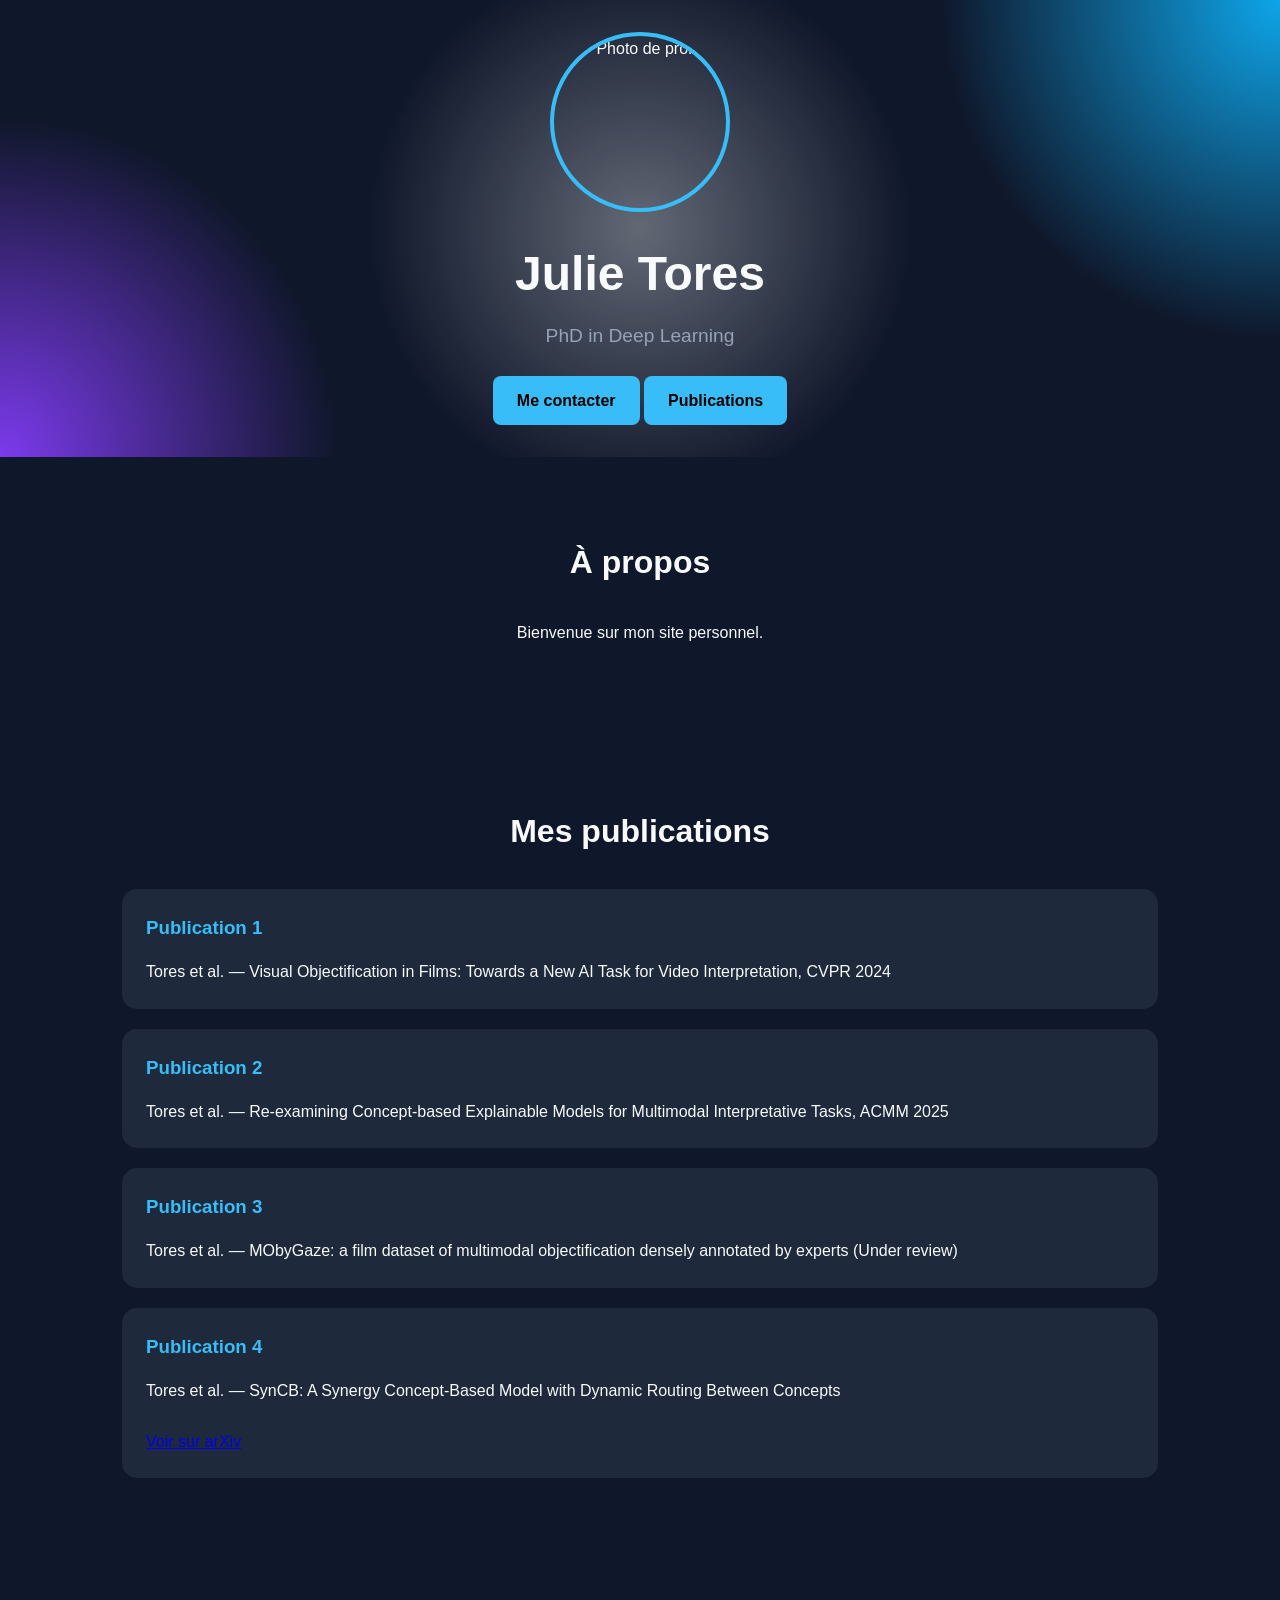
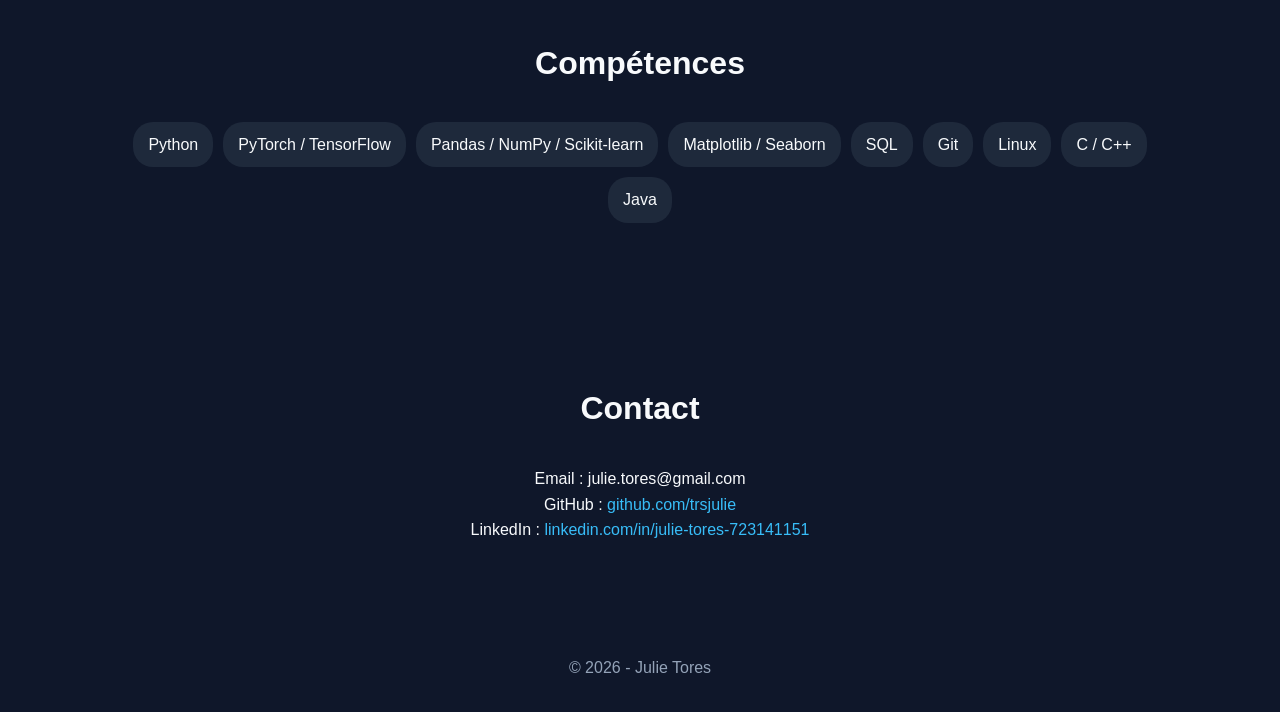
==== index.html @ 91629b07 "Update index.html links" ====
<!DOCTYPE html>
<html lang="fr">
<head>
<meta charset="UTF-8">
<meta name="viewport" content="width=device-width, initial-scale=1.0">
<title>Mon Portfolio - Julie Tores</title>

<style>
:root{
    --bg:#0f172a;
    --card:#1e293b;
    --accent:#38bdf8;
    --text:#f8fafc;
    --muted:#94a3b8;
}

*{
    margin:0;
    padding:0;
    box-sizing:border-box;
}

body{
    font-family: "Segoe UI", sans-serif;
    background:var(--bg);
    color:var(--text);
    line-height:1.6;
}

header{
    min-height:30vh;
    display:flex;
    flex-direction:column;
    justify-content:center;
    align-items:center;
    text-align:center;
    padding:2rem;
    background:
        radial-gradient(circle at center, rgba(255,255,255,0.35), transparent 40%),
        radial-gradient(circle at top right,#0ea5e9 0%,transparent 25%),
        radial-gradient(circle at bottom left,#7c3aed 0%,transparent 25%);
}

.profile-pic{
    width:180px;
    height:180px;
    border-radius:50%;
    object-fit:cover;
    border:4px solid var(--accent);
    margin-bottom:1.5rem;
}

h1{
    font-size:3rem;
    margin-bottom:0.5rem;
}

.subtitle{
    color:var(--muted);
    font-size:1.2rem;
    margin-bottom:1.5rem;
}

.btn{
    display:inline-block;
    padding:12px 24px;
    background:var(--accent);
    color:#000;
    text-decoration:none;
    border-radius:8px;
    font-weight:bold;
    transition:0.3s;
}

.btn:hover{
    transform:translateY(-3px);
}

section{
    max-width:1100px;
    margin:auto;
    padding:5rem 2rem;
}

.section-title{
    font-size:2rem;
    margin-bottom:2rem;
    text-align:center;
}

.about{
    text-align:center;
    max-width:700px;
    margin:auto;
}

.cards{
    display:grid;
    grid-template-columns:1fr;
    gap:20px;
}

.card{
    background:var(--card);
    padding:1.5rem;
    border-radius:15px;
    transition:0.3s;
}

.card:hover{
    transform:translateY(-5px);
}

.card h3{
    margin-bottom:1rem;
    color:var(--accent);
}

.skills{
    display:flex;
    flex-wrap:wrap;
    justify-content:center;
    gap:10px;
}

.skill{
    background:var(--card);
    padding:10px 15px;
    border-radius:20px;
}

.contact{
    text-align:center;
}

.contact a{
    color:var(--accent);
    text-decoration:none;
}

.contact a:hover{
    text-decoration:underline;
}

footer{
    text-align:center;
    padding:2rem;
    color:var(--muted);
}
</style>
</head>

<body>

<header>
    <img src="https://via.placeholder.com/300" alt="Photo de profil" class="profile-pic">

    <h1>Julie Tores</h1>

    <p class="subtitle">
       PhD in Deep Learning
    </p>
<div class="nav-links">
    <a href="#contact" class="btn">Me contacter</a>
    <a href="#projects" class="btn">Publications</a>
    </div>
</header>

<section id="about">
    <h2 class="section-title">À propos</h2>
    <div class="about">
        <p>
            Bienvenue sur mon site personnel.
        </p>
    </div>
</section>

<section id="projects">
    <h2 class="section-title">Mes publications</h2>

    <div class="cards">

        <div class="card">
            <h3>Publication 1</h3>
            <p>
               Tores et al. — Visual Objectification in Films: Towards a New AI Task for Video Interpretation, CVPR 2024
            </p>
        </div>

        <div class="card">
            <h3>Publication 2</h3>
            <p>
                Tores et al. — Re-examining Concept-based Explainable Models for Multimodal Interpretative Tasks, ACMM 2025
            </p>
        </div>

        <div class="card">
            <h3>Publication 3</h3>
            <p>
                Tores et al. — MObyGaze: a film dataset of multimodal objectification densely annotated by experts (Under review)
            </p>
        </div>

        <div class="card">
            <h3>Publication 4</h3>
            <p>
                Tores et al. — SynCB: A Synergy Concept-Based Model with Dynamic Routing Between Concepts  
                <br><br>
                <a href="https://arxiv.org/abs/2605.20908" target="_blank">
                    Voir sur arXiv
                </a>
            </p>
        </div>

    </div>
</section>

<section id="skills">
    <h2 class="section-title">Compétences</h2>

    <div class="skills">
        <span class="skill">Python</span>
        <span class="skill">PyTorch / TensorFlow</span>
        <span class="skill">Pandas / NumPy / Scikit-learn</span>
        <span class="skill">Matplotlib / Seaborn</span>
        <span class="skill">SQL</span>
        <span class="skill">Git</span>
        <span class="skill">Linux</span>
        <span class="skill">C / C++</span>
        <span class="skill">Java</span>
    </div>
</section>

<section id="contact">
    <h2 class="section-title">Contact</h2>

    <div class="contact">
        <p>Email : julie.tores@gmail.com</p>

        <p>
            GitHub :
            <a href="https://github.com/trsjulie" target="_blank">
                github.com/trsjulie
            </a>
        </p>

        <p>
            LinkedIn :
            <a href="https://www.linkedin.com/in/julie-tores-723141151/" target="_blank">
                linkedin.com/in/julie-tores-723141151
            </a>
        </p>
    </div>
</section>

<footer>
    © 2026 - Julie Tores
</footer>

</body>
</html>
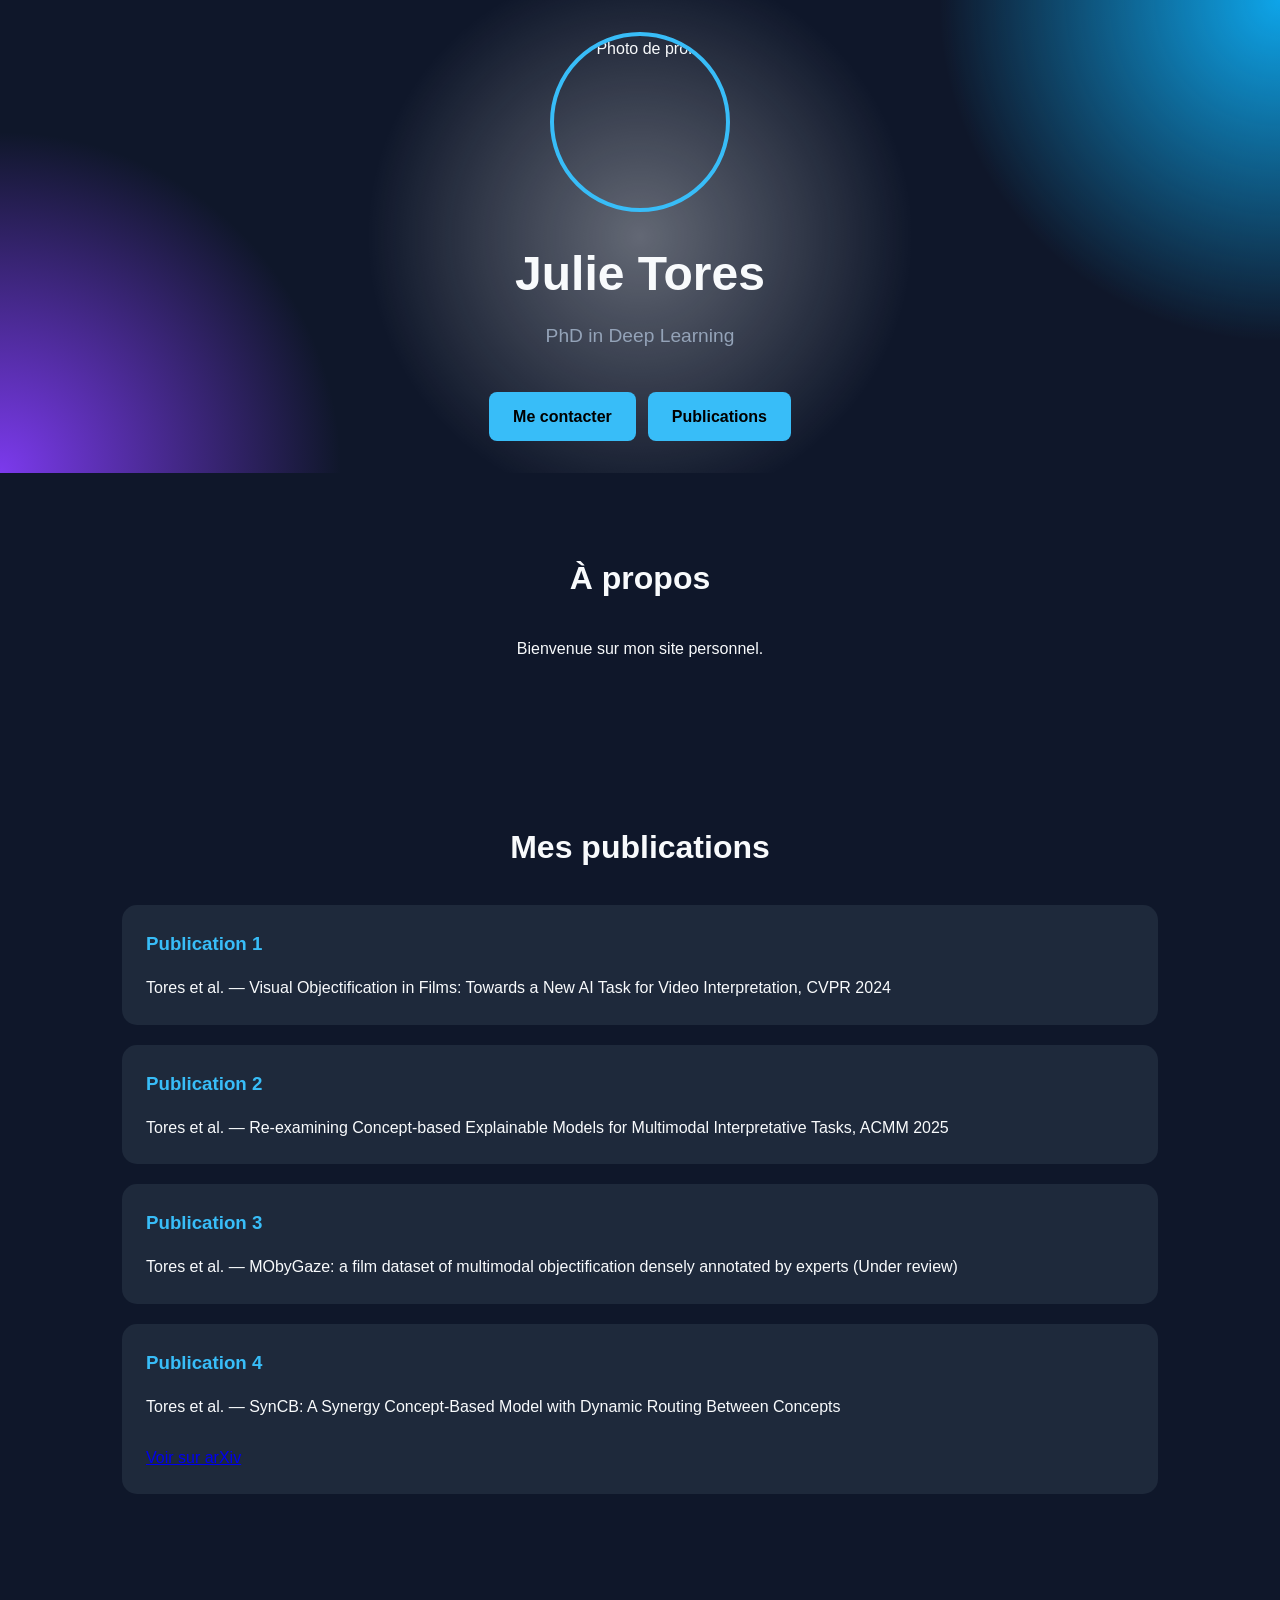
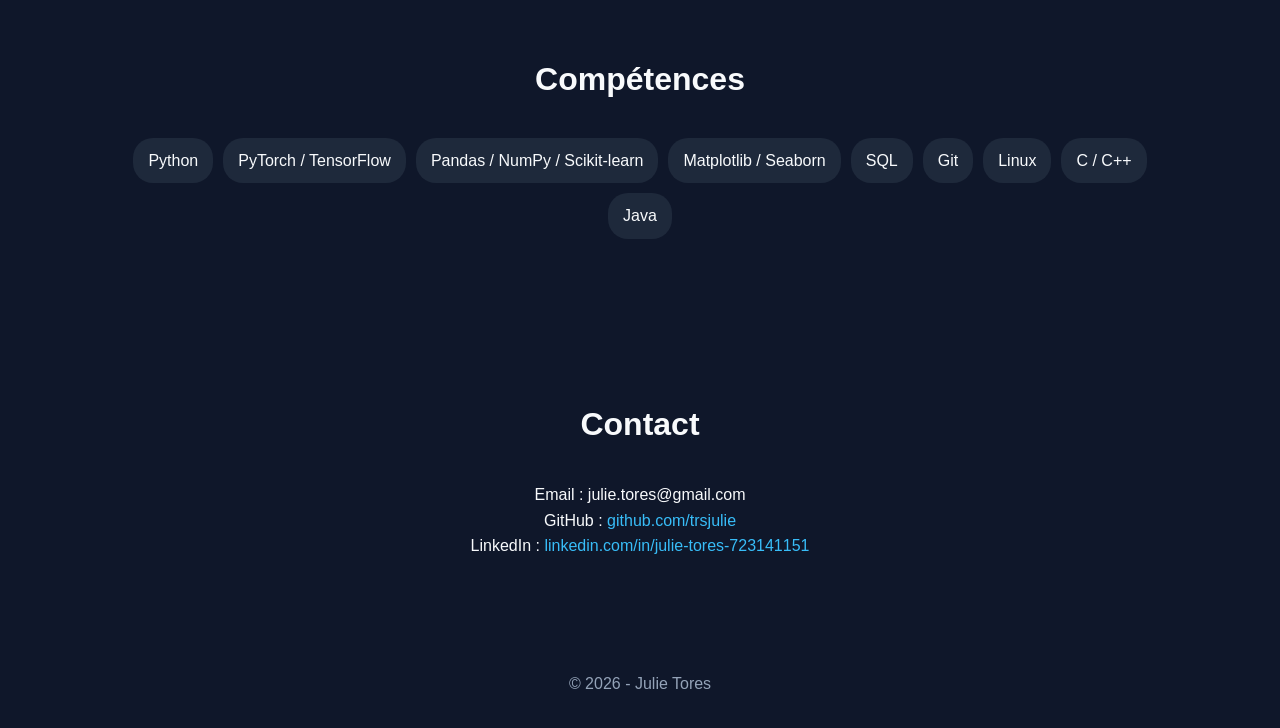
==== commit 6493b71f: "Update index.html Add nav-links" ====
--- a/index.html
+++ b/index.html
@@ -140,6 +140,14 @@
 
 .contact a:hover{
     text-decoration:underline;
+}
+
+.nav-links{
+    display:flex;
+    gap:12px;
+    justify-content:center;
+    flex-wrap:wrap;
+    margin-top:1rem;
 }
 
 footer{
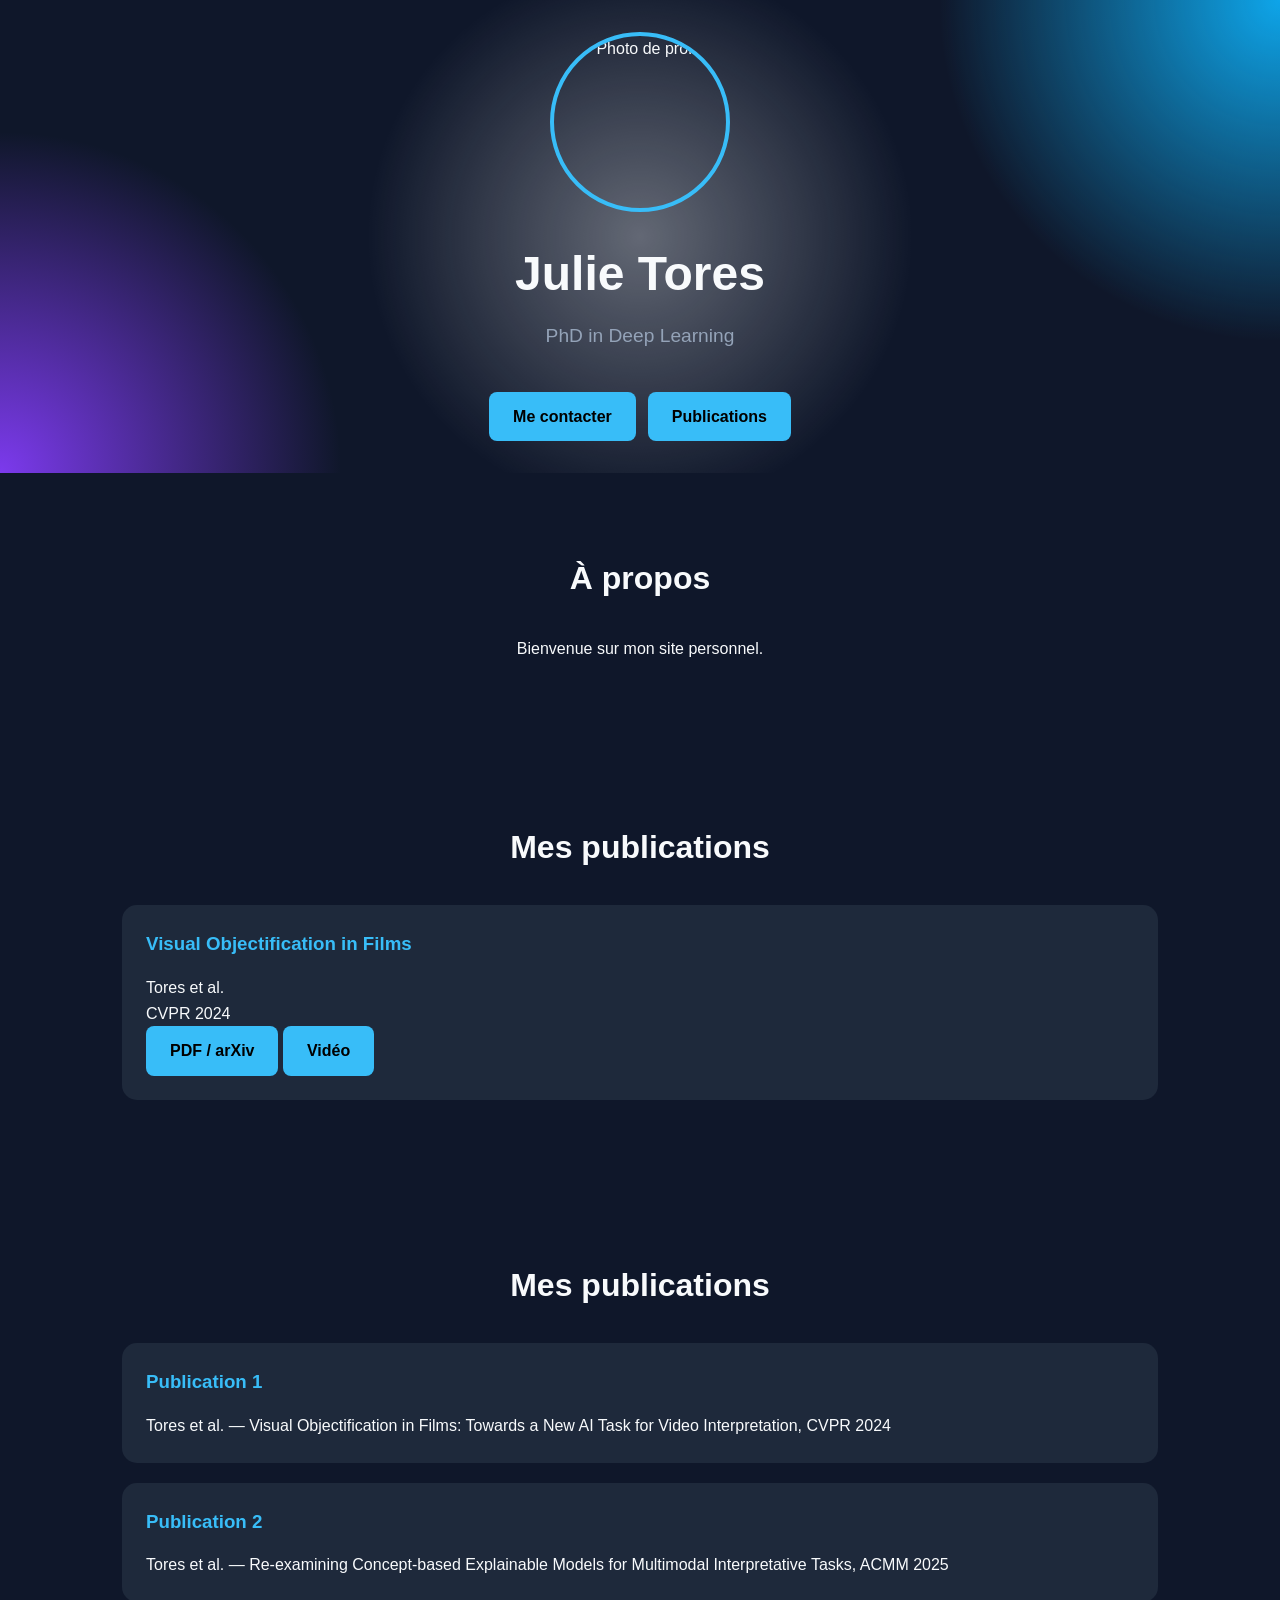
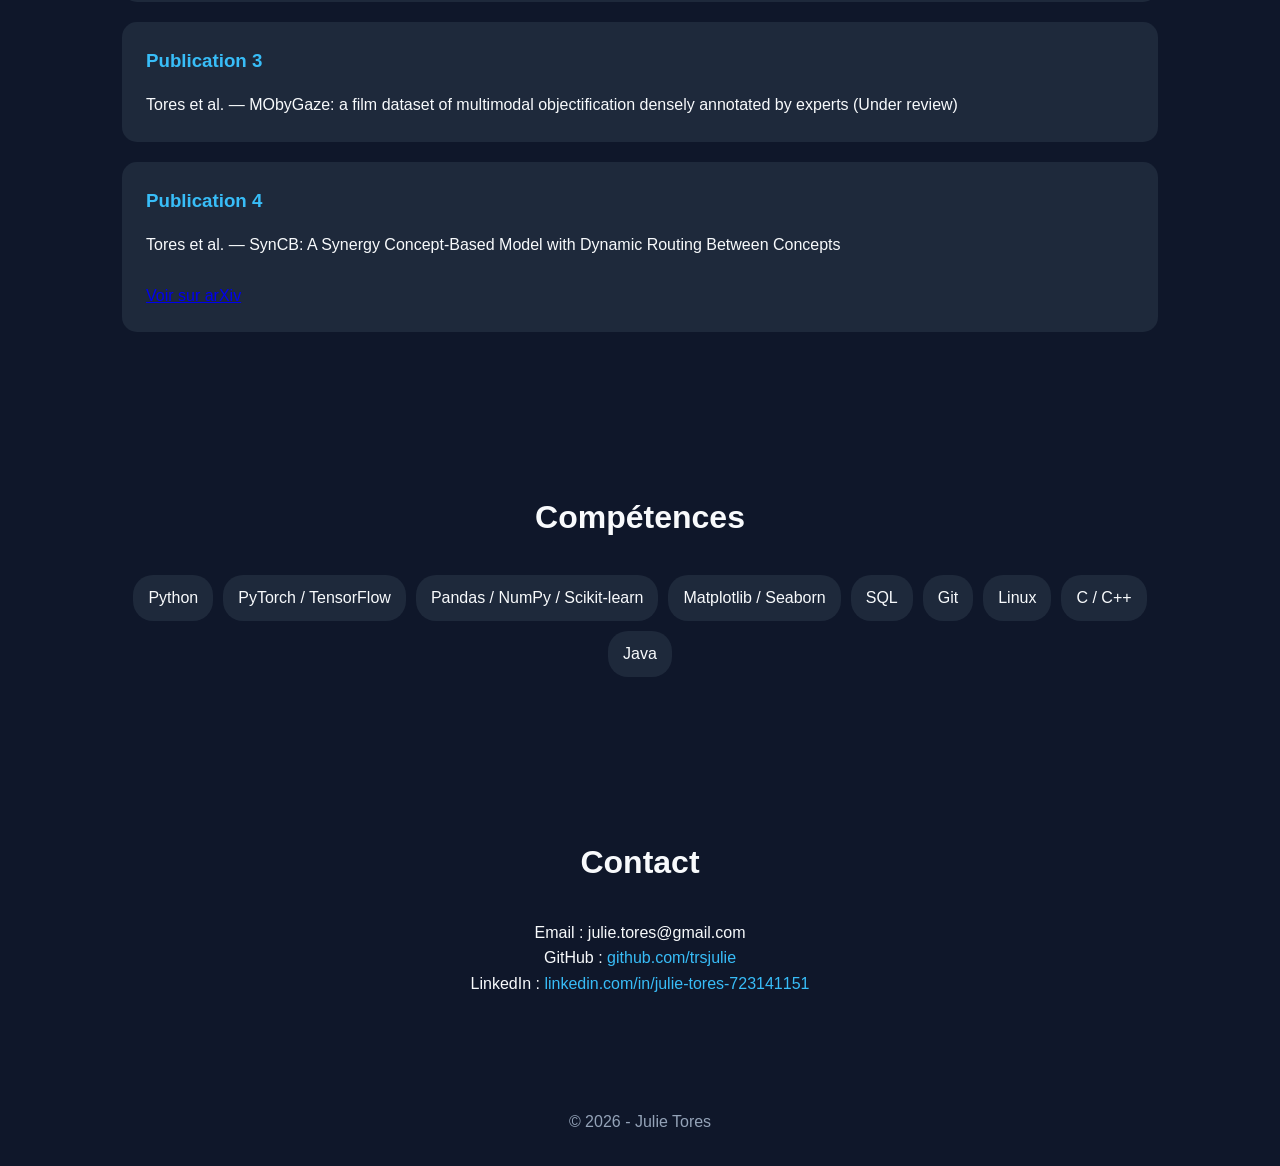
==== commit ca47f3ef: "Update index.html" ====
--- a/index.html
+++ b/index.html
@@ -183,6 +183,38 @@
     </div>
 </section>
 
+<section id="prettyprojects">
+     <h2 class="section-title">Mes publications</h2>
+     <div class="cards">
+        <div class="card publication" id="pub1">
+
+            <!-- Infos principales -->
+            <div class="pub-info">
+                <h3>Visual Objectification in Films</h3>
+        
+                <p class="authors">
+                    Tores et al.
+                </p>
+        
+                <p class="venue">
+                    CVPR 2024
+                </p>
+            </div>
+        
+            <!-- Liens -->
+            <div class="pub-links">
+                <a href="https://arxiv.org/abs/xxxx" target="_blank" class="btn">
+                    PDF / arXiv
+                </a>
+        
+                <a href="https://youtube.com/xxxx" target="_blank" class="btn">
+                    Vidéo
+                </a>
+            </div>
+        
+        </div>
+     </div>
+</section>    
 <section id="projects">
     <h2 class="section-title">Mes publications</h2>
 
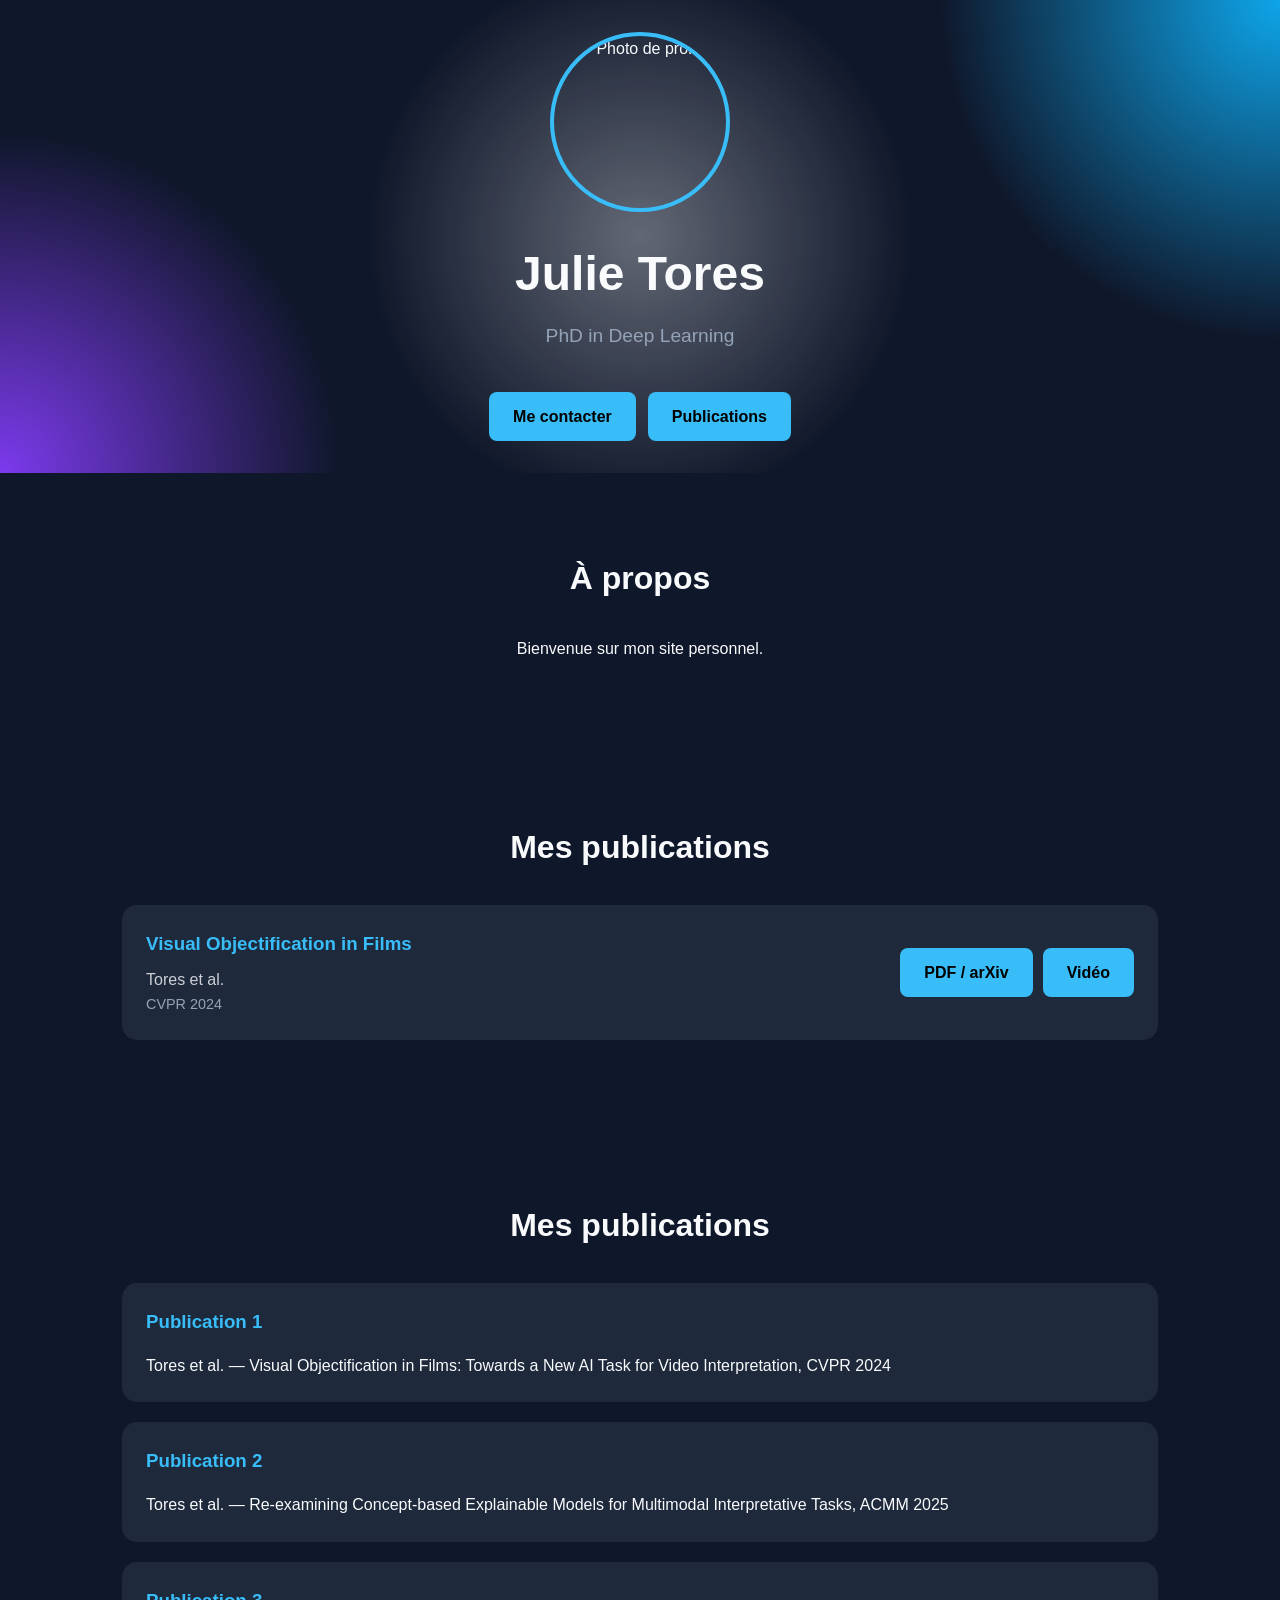
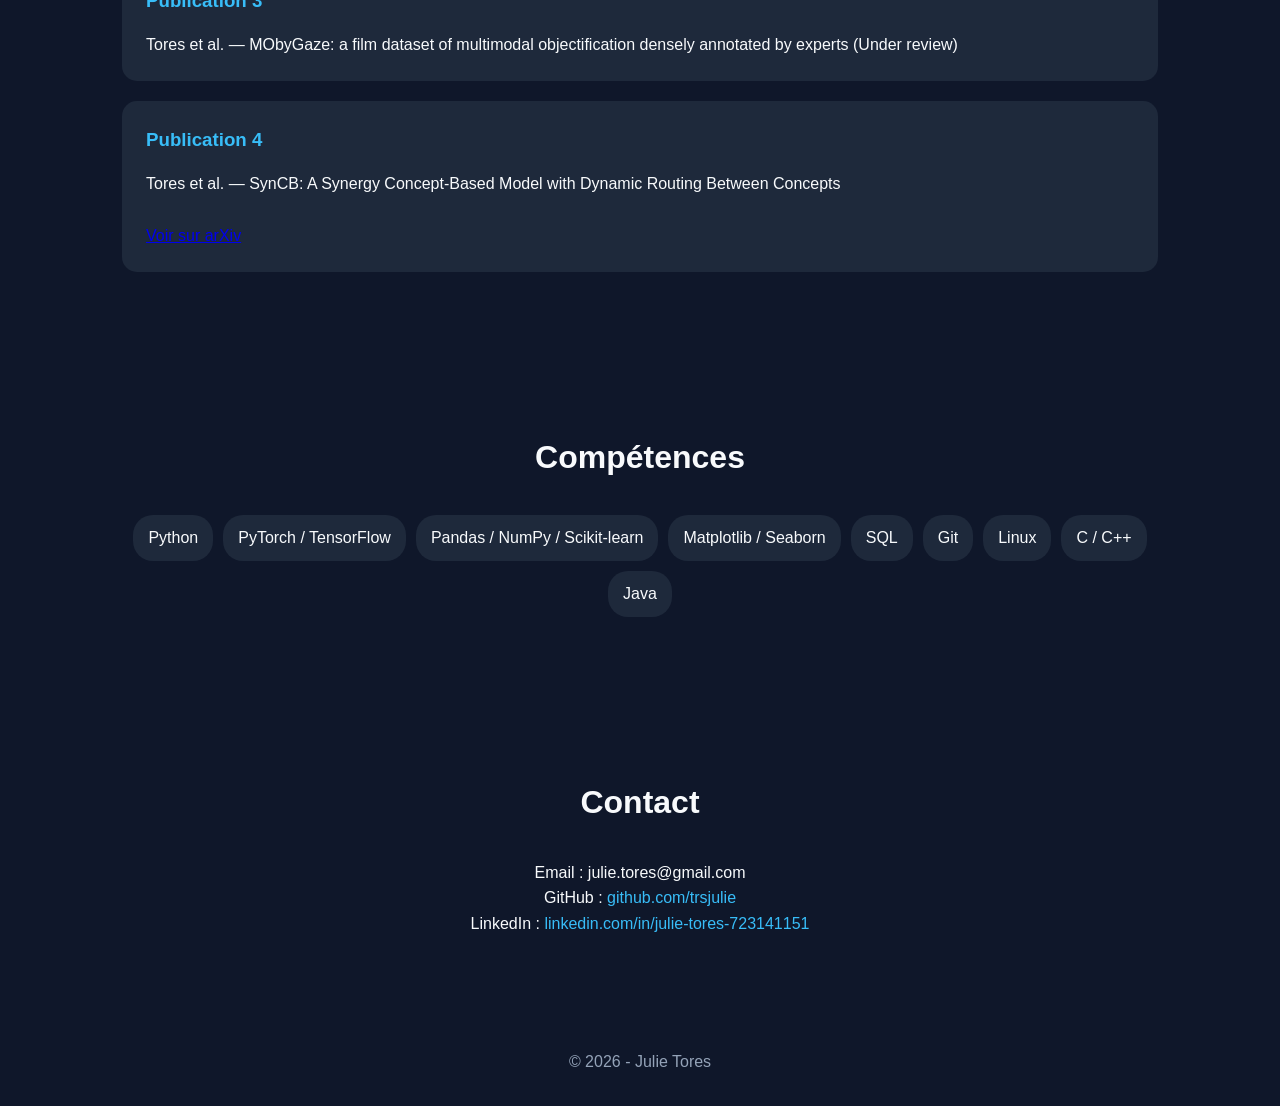
==== commit e1a4ff84: "Update index.html with style for publications" ====
--- a/index.html
+++ b/index.html
@@ -148,6 +148,34 @@
     justify-content:center;
     flex-wrap:wrap;
     margin-top:1rem;
+}
+
+.publication{
+    display:flex;
+    justify-content:space-between;
+    align-items:center;
+    gap:20px;
+    flex-wrap:wrap;
+}
+
+.pub-info h3{
+    margin-bottom:0.5rem;
+    color:var(--accent);
+}
+
+.authors{
+    color:var(--text);
+    opacity:0.8;
+}
+
+.venue{
+    color:var(--muted);
+    font-size:0.9rem;
+}
+
+.pub-links{
+    display:flex;
+    gap:10px;
 }
 
 footer{
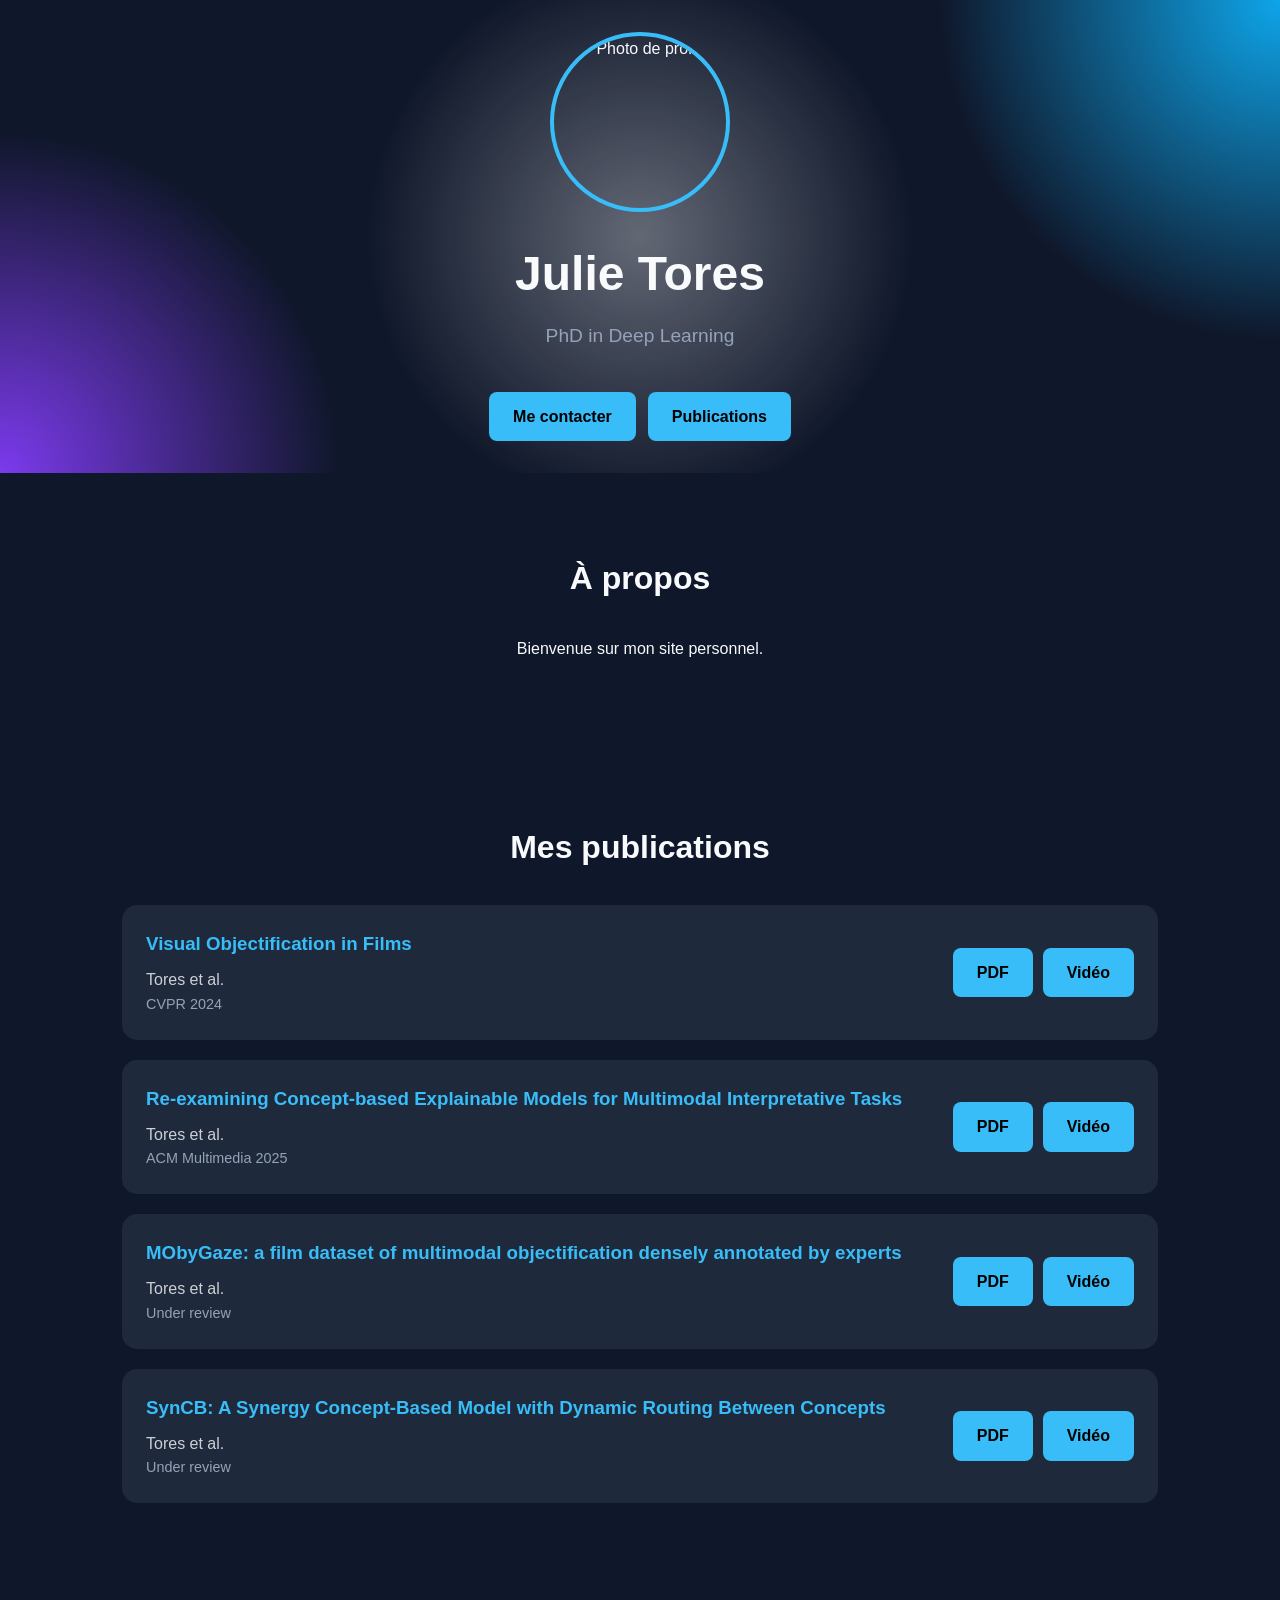
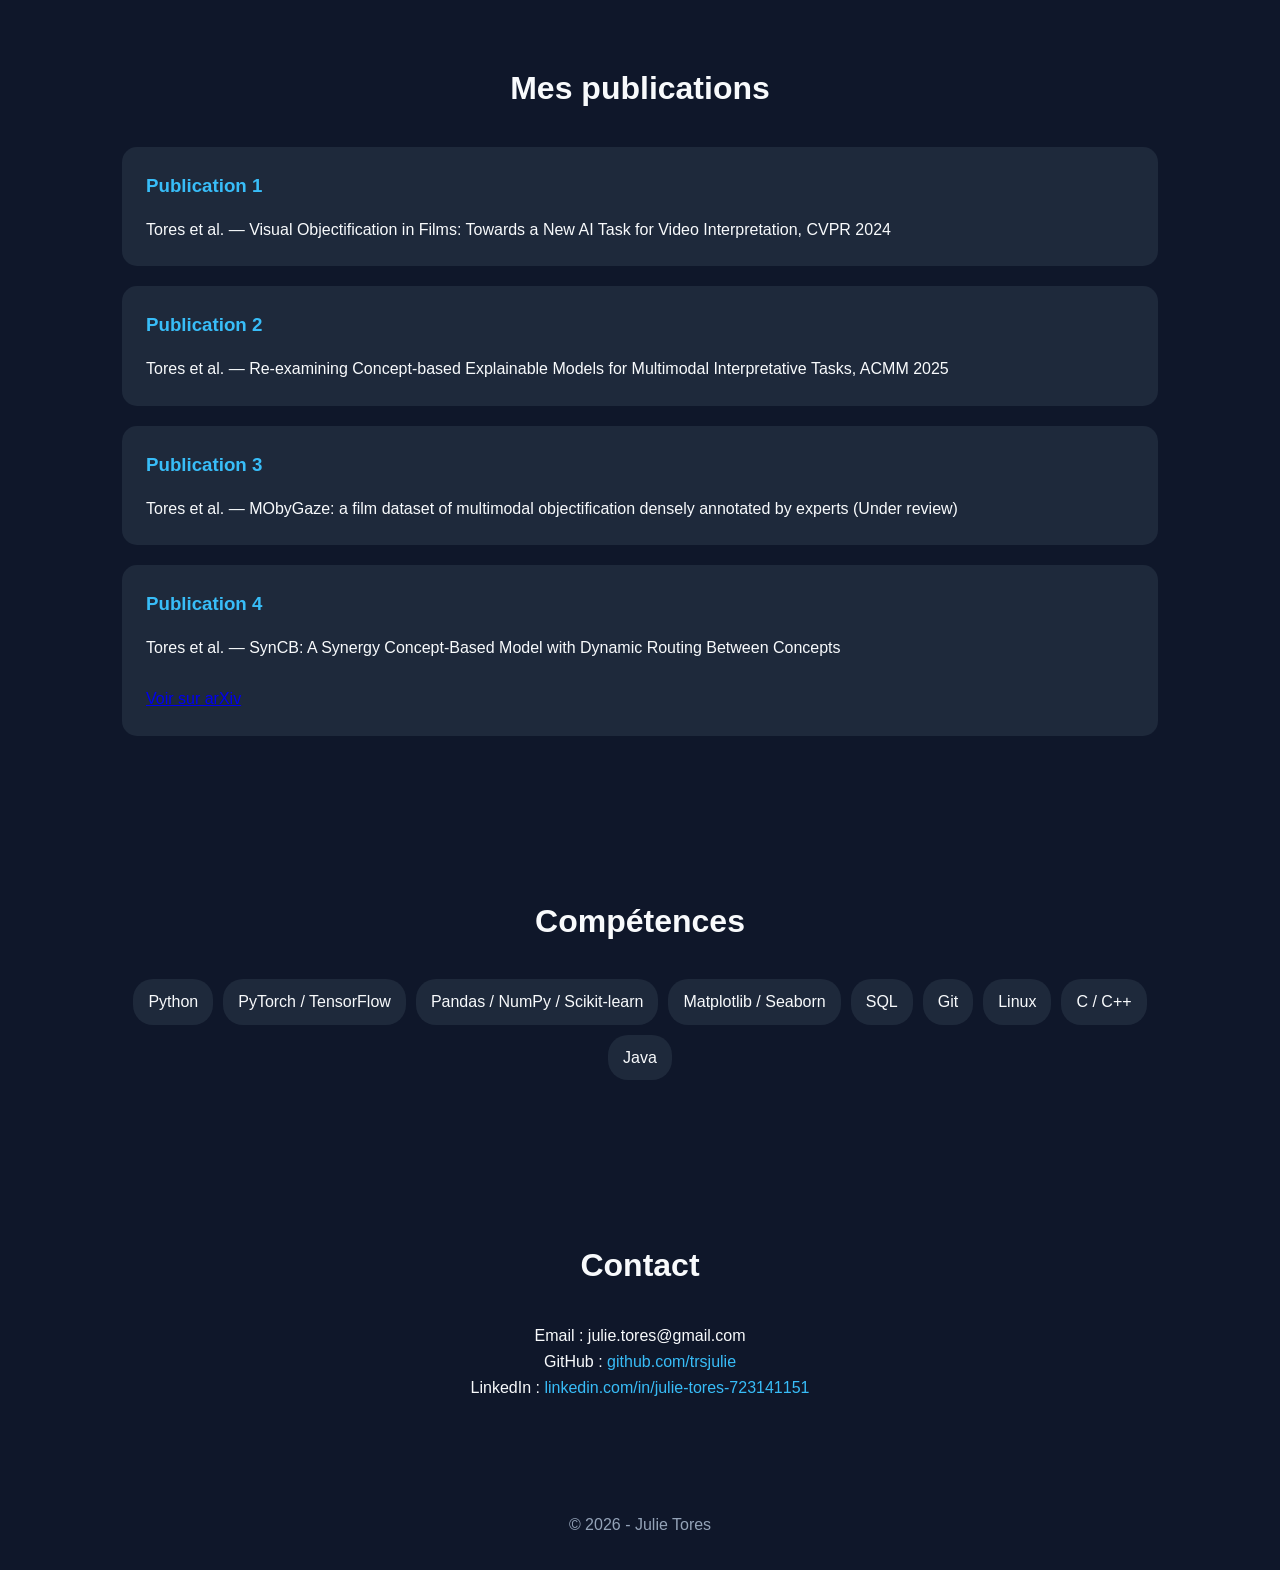
==== commit 62a193d0: "Update index.html" ====
--- a/index.html
+++ b/index.html
@@ -231,8 +231,8 @@
         
             <!-- Liens -->
             <div class="pub-links">
-                <a href="https://arxiv.org/abs/xxxx" target="_blank" class="btn">
-                    PDF / arXiv
+                <a href="https://openaccess.thecvf.com/content/CVPR2024/papers/Tores_Visual_Objectification_in_Films_Towards_a_New_AI_Task_for_CVPR_2024_paper.pdf" target="_blank" class="btn">
+                    PDF
                 </a>
         
                 <a href="https://youtube.com/xxxx" target="_blank" class="btn">
@@ -241,6 +241,91 @@
             </div>
         
         </div>
+
+        <div class="card publication" id="pub2">
+
+            <!-- Infos principales -->
+            <div class="pub-info">
+                <h3>Re-examining Concept-based Explainable Models for Multimodal Interpretative Tasks</h3>
+        
+                <p class="authors">
+                    Tores et al.
+                </p>
+        
+                <p class="venue">
+                    ACM Multimedia 2025
+                </p>
+            </div>
+        
+            <!-- Liens -->
+            <div class="pub-links">
+                <a href="https://dl.acm.org/doi/epdf/10.1145/3746027.3758170" target="_blank" class="btn">
+                    PDF
+                </a>
+        
+                <a href="https://youtube.com/xxxx" target="_blank" class="btn">
+                    Vidéo
+                </a>
+            </div>
+        
+        </div>
+
+        <div class="card publication" id="pub3">
+
+            <!-- Infos principales -->
+            <div class="pub-info">
+                <h3>MObyGaze: a film dataset of multimodal objectification densely annotated by experts</h3>
+        
+                <p class="authors">
+                    Tores et al.
+                </p>
+        
+                <p class="venue">
+                    Under review
+                </p>
+            </div>
+        
+            <!-- Liens -->
+            <div class="pub-links">
+                <a href="https://arxiv.org/pdf/2505.22084?" target="_blank" class="btn">
+                    PDF
+                </a>
+        
+                <a href="https://youtube.com/xxxx" target="_blank" class="btn">
+                    Vidéo
+                </a>
+            </div>
+        
+        </div>
+
+        <div class="card publication" id="pub4">
+
+            <!-- Infos principales -->
+            <div class="pub-info">
+                <h3>SynCB: A Synergy Concept-Based Model with Dynamic Routing Between Concepts </h3>
+        
+                <p class="authors">
+                    Tores et al.
+                </p>
+        
+                <p class="venue">
+                    Under review
+                </p>
+            </div>
+        
+            <!-- Liens -->
+            <div class="pub-links">
+                <a href="https://arxiv.org/pdf/2605.20908" target="_blank" class="btn">
+                    PDF
+                </a>
+        
+                <a href="https://youtube.com/xxxx" target="_blank" class="btn">
+                    Vidéo
+                </a>
+            </div>
+        
+        </div>
+         
      </div>
 </section>    
 <section id="projects">
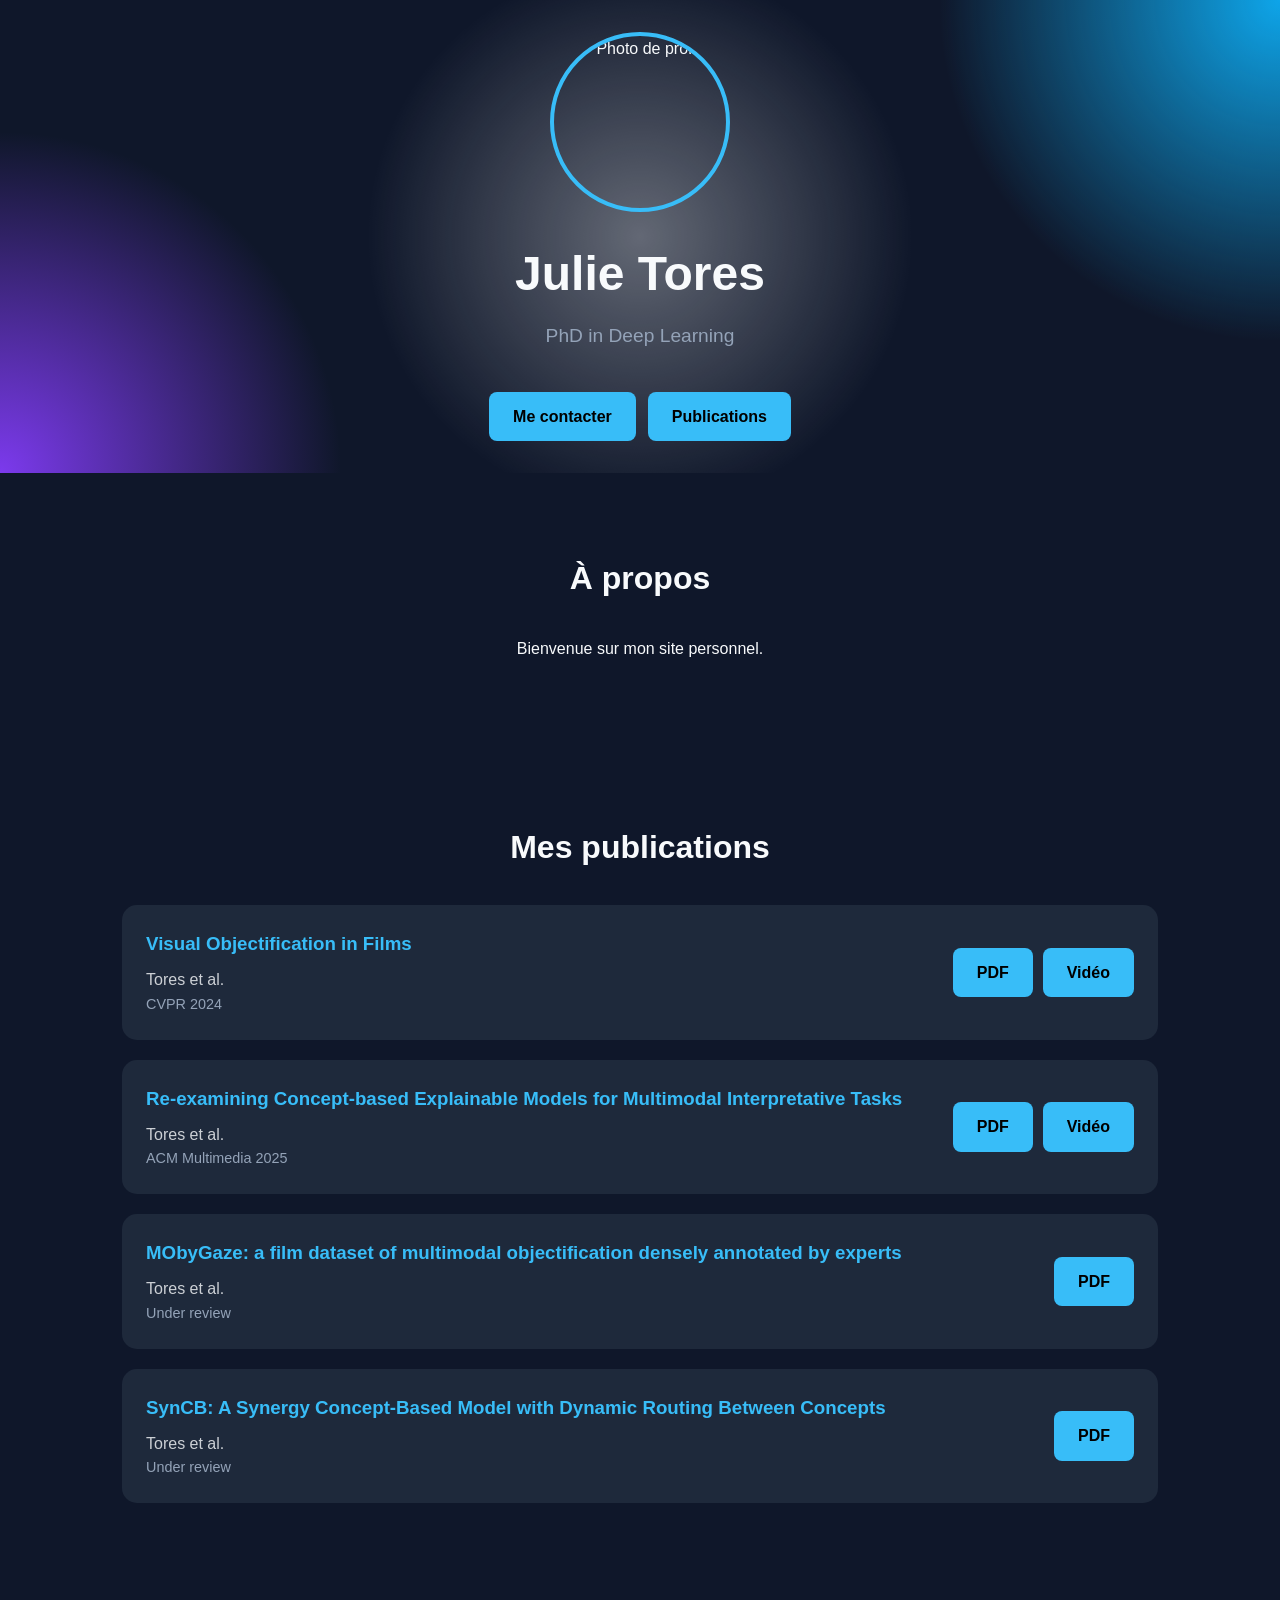
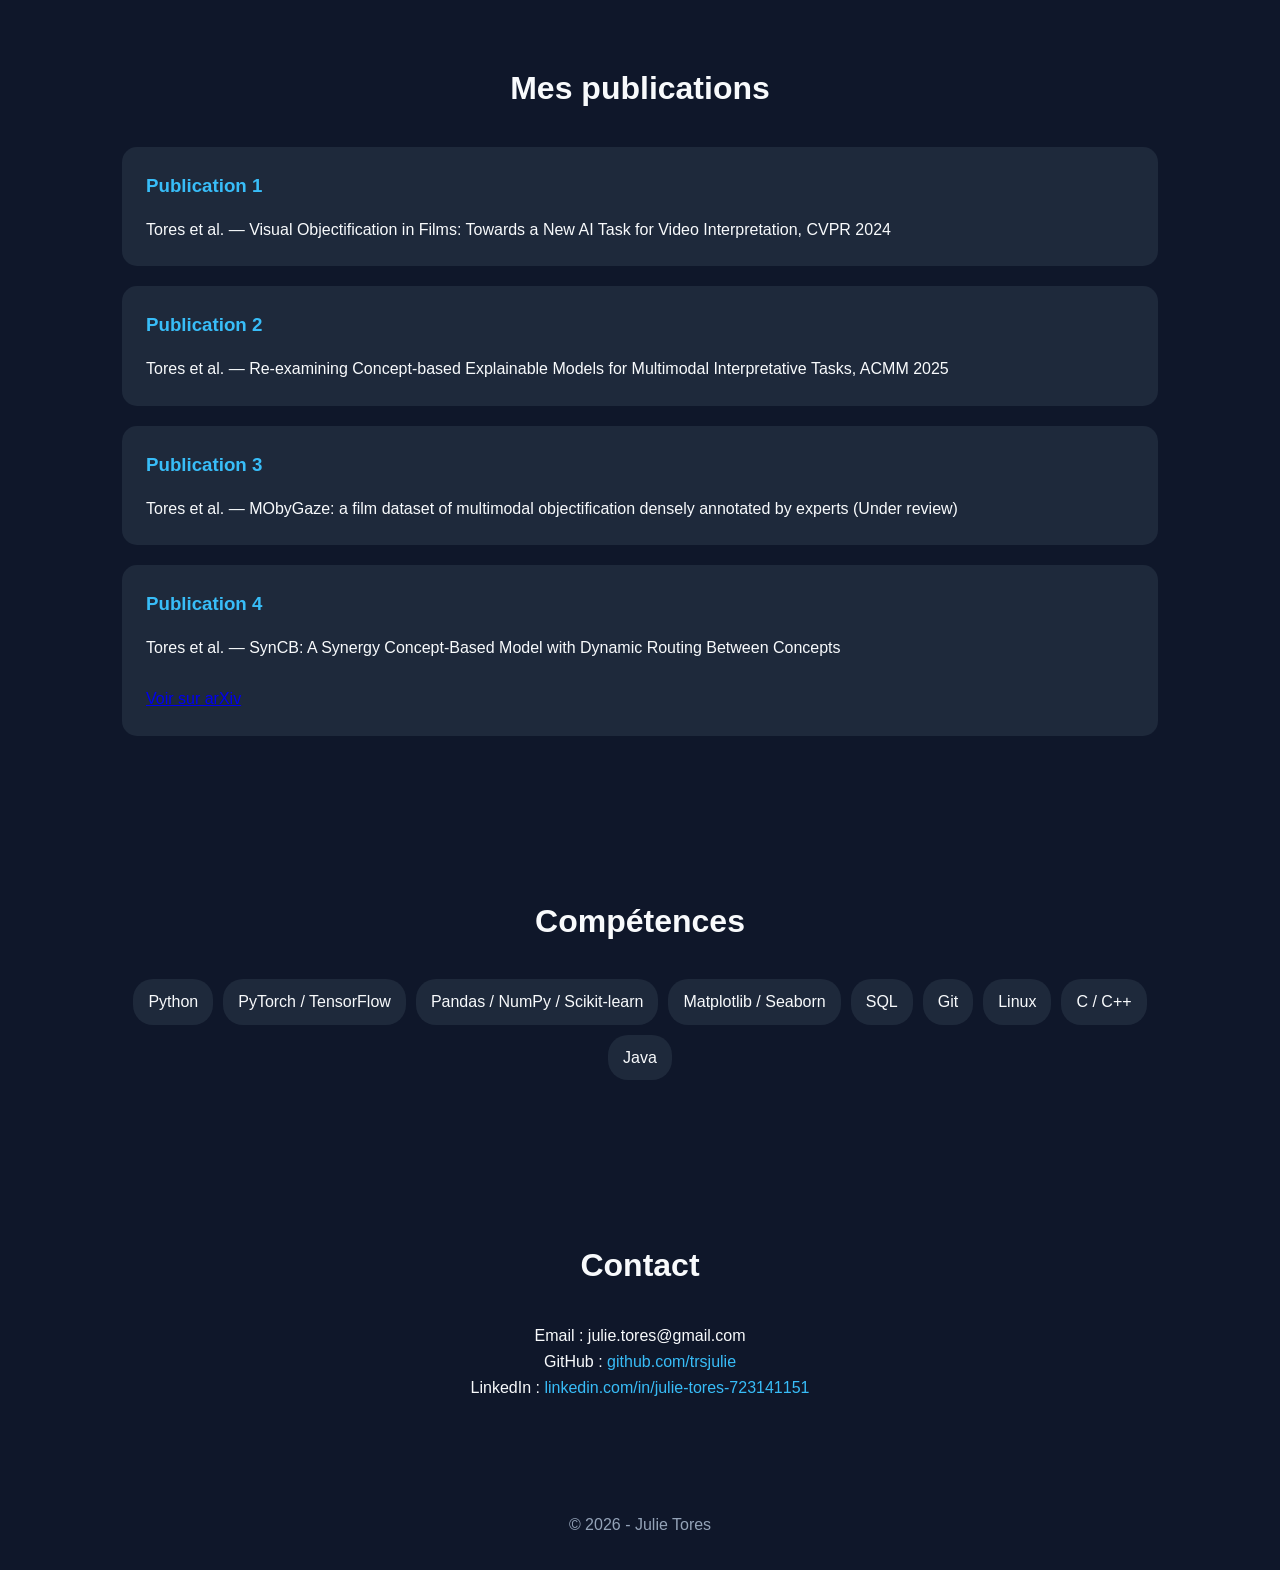
==== commit 1b413f74: "Update index.html remove unexisting videos" ====
--- a/index.html
+++ b/index.html
@@ -235,7 +235,7 @@
                     PDF
                 </a>
         
-                <a href="https://youtube.com/xxxx" target="_blank" class="btn">
+                <a href="https://youtu.be/njLIFE6Tfrw" target="_blank" class="btn">
                     Vidéo
                 </a>
             </div>
@@ -291,9 +291,7 @@
                     PDF
                 </a>
         
-                <a href="https://youtube.com/xxxx" target="_blank" class="btn">
-                    Vidéo
-                </a>
+                
             </div>
         
         </div>
@@ -319,9 +317,7 @@
                     PDF
                 </a>
         
-                <a href="https://youtube.com/xxxx" target="_blank" class="btn">
-                    Vidéo
-                </a>
+               
             </div>
         
         </div>
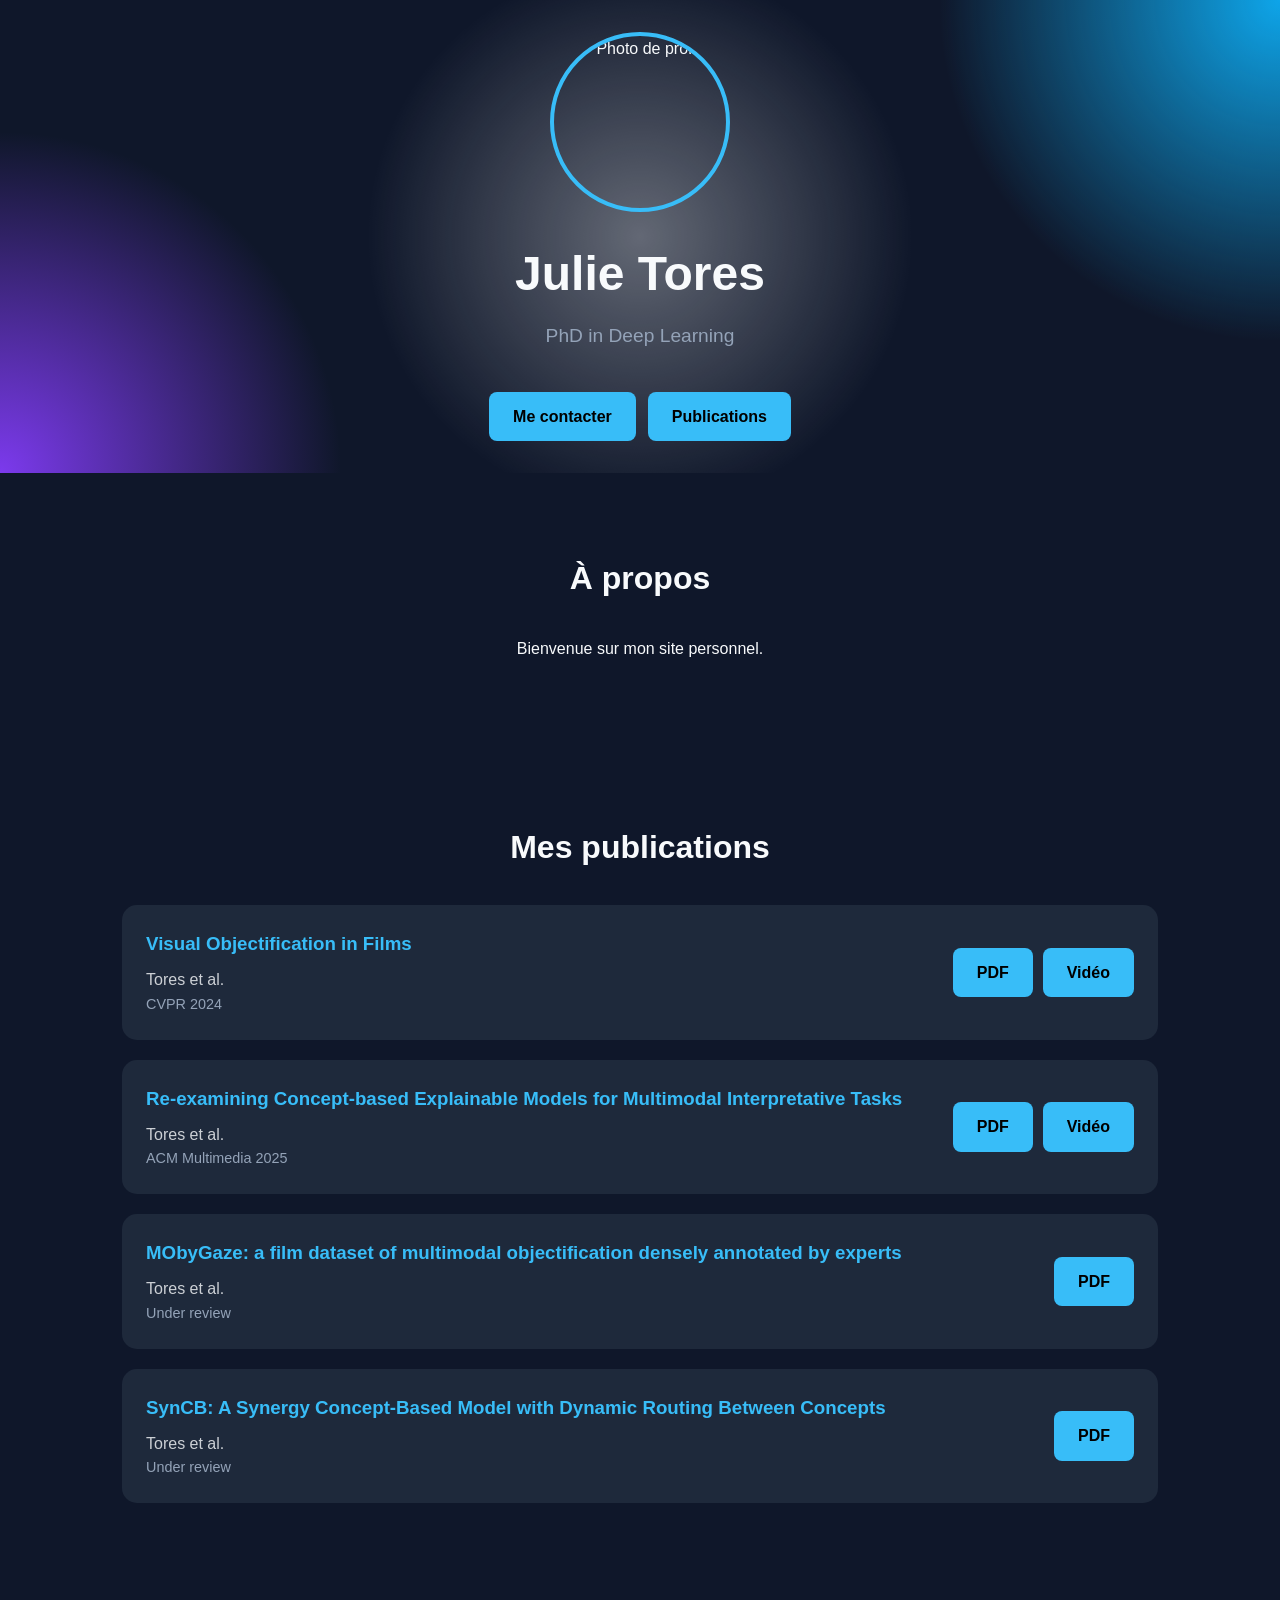
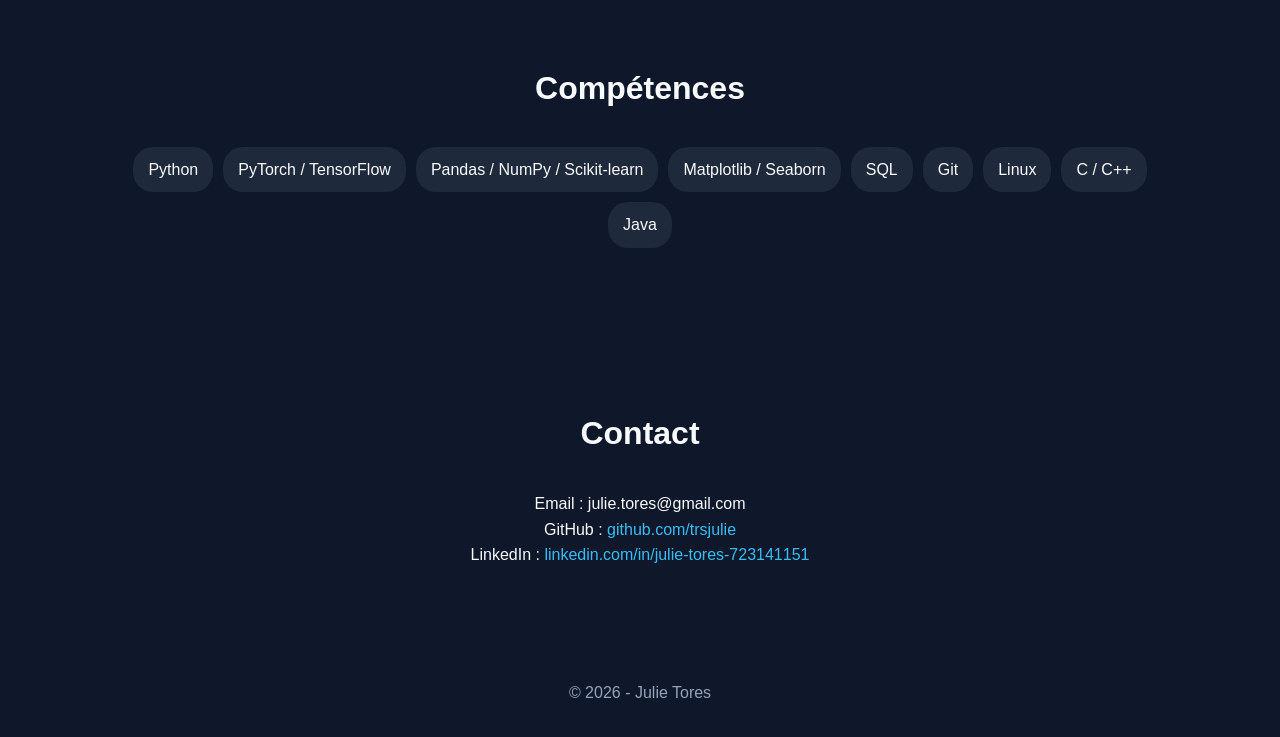
==== commit 6c1f3645: "Update index.html Remove duplicated section" ====
--- a/index.html
+++ b/index.html
@@ -211,7 +211,7 @@
     </div>
 </section>
 
-<section id="prettyprojects">
+<section id="projects">
      <h2 class="section-title">Mes publications</h2>
      <div class="cards">
         <div class="card publication" id="pub1">
@@ -324,45 +324,7 @@
          
      </div>
 </section>    
-<section id="projects">
-    <h2 class="section-title">Mes publications</h2>
-
-    <div class="cards">
-
-        <div class="card">
-            <h3>Publication 1</h3>
-            <p>
-               Tores et al. — Visual Objectification in Films: Towards a New AI Task for Video Interpretation, CVPR 2024
-            </p>
-        </div>
-
-        <div class="card">
-            <h3>Publication 2</h3>
-            <p>
-                Tores et al. — Re-examining Concept-based Explainable Models for Multimodal Interpretative Tasks, ACMM 2025
-            </p>
-        </div>
-
-        <div class="card">
-            <h3>Publication 3</h3>
-            <p>
-                Tores et al. — MObyGaze: a film dataset of multimodal objectification densely annotated by experts (Under review)
-            </p>
-        </div>
-
-        <div class="card">
-            <h3>Publication 4</h3>
-            <p>
-                Tores et al. — SynCB: A Synergy Concept-Based Model with Dynamic Routing Between Concepts  
-                <br><br>
-                <a href="https://arxiv.org/abs/2605.20908" target="_blank">
-                    Voir sur arXiv
-                </a>
-            </p>
-        </div>
-
-    </div>
-</section>
+
 
 <section id="skills">
     <h2 class="section-title">Compétences</h2>
